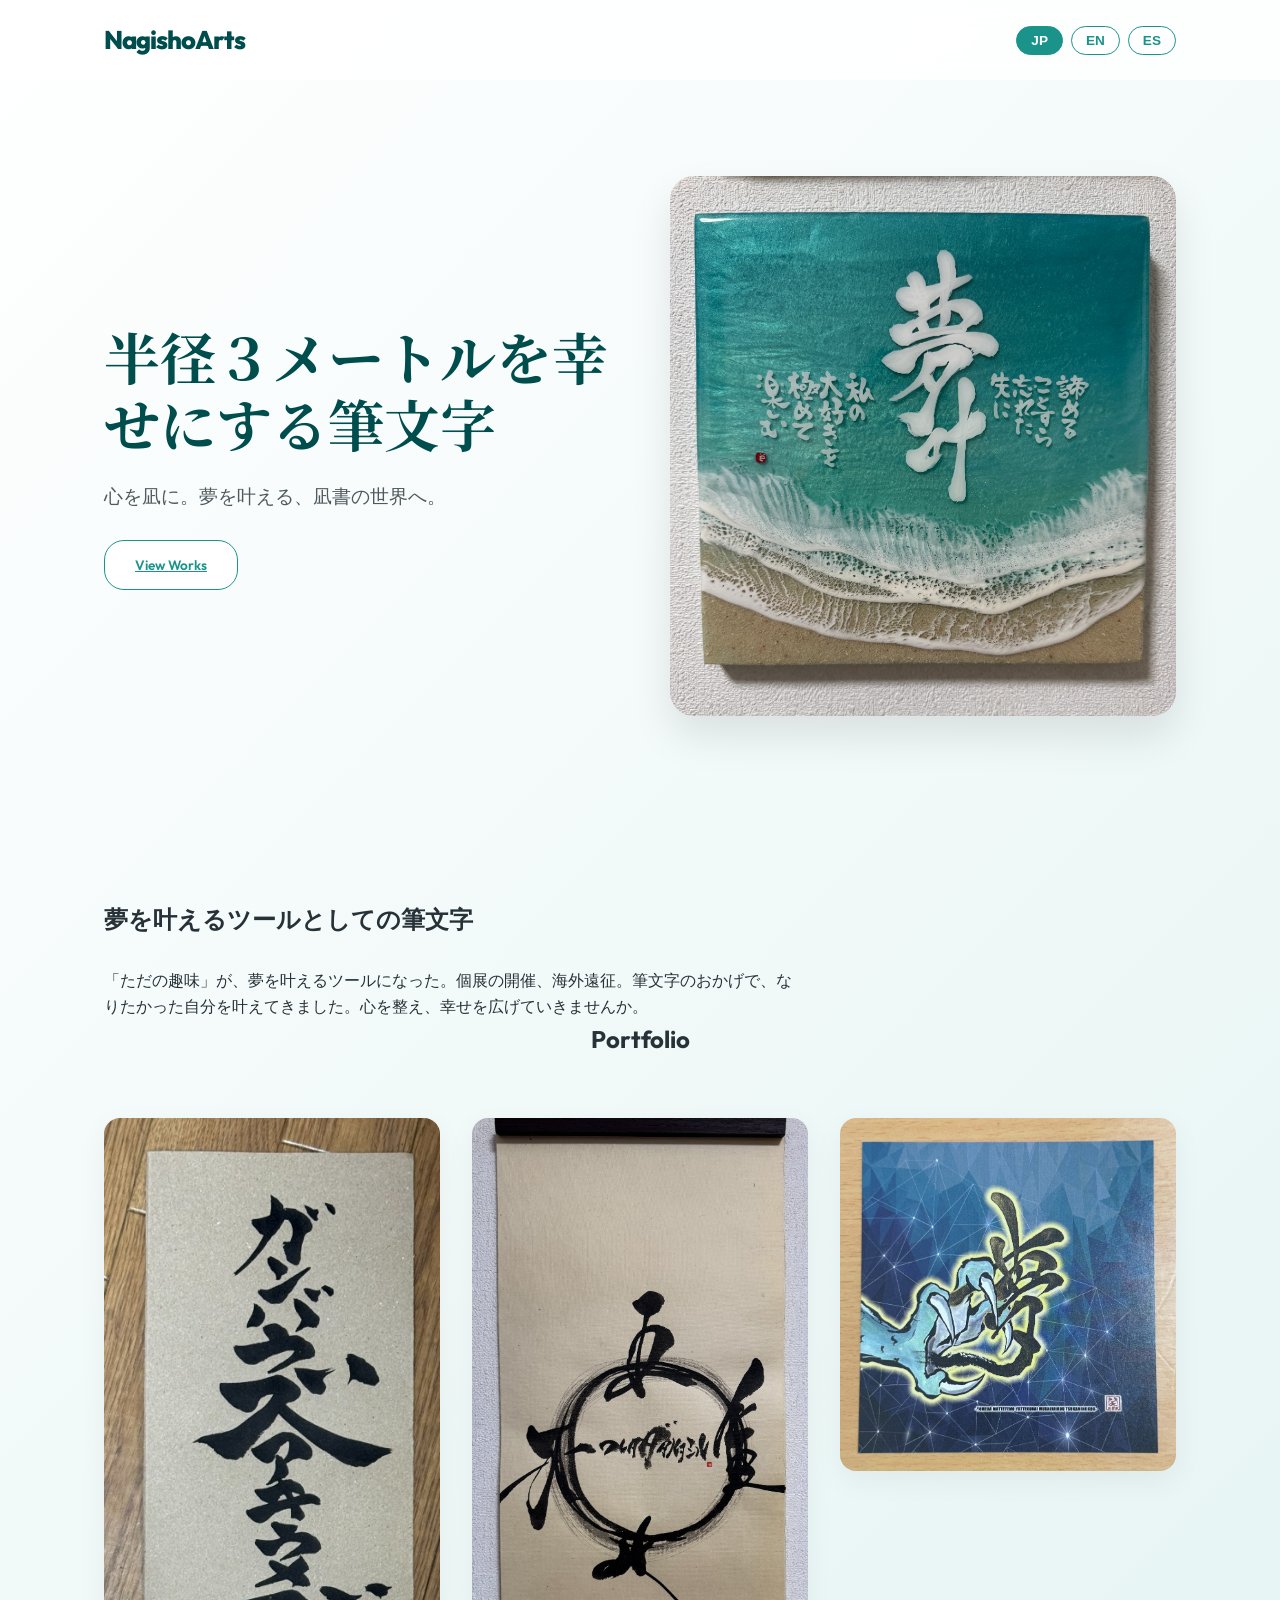
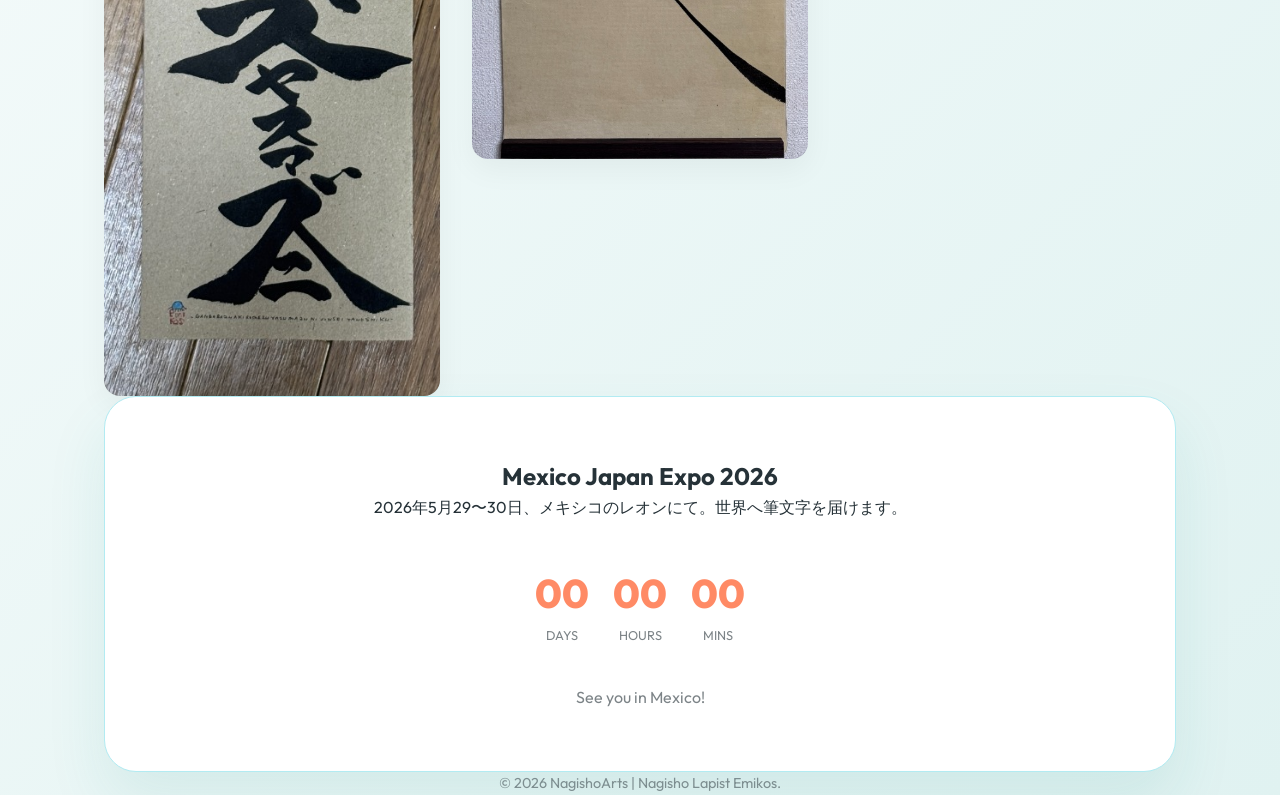
==== index.html @ 27fd7fcd "Initial commit" ====
<!DOCTYPE html>
<html lang="ja">
<head>
  <meta charset="UTF-8">
  <meta name="viewport" content="width=device-width, initial-scale=1.0">
  <title>NagishoArts | Nagisho Lapist Emikos Official Site</title>
  <meta name="description" content="NagishoArts - 凪書（なぎしょ）ラピスト Emikosの公式サイト。心を凪にし、夢を叶える筆文字の世界。メキシコ・ジャパンエキスポ 2026出展。">
  
  <!-- Fonts -->
  <link rel="preconnect" href="https://fonts.googleapis.com">
  <link rel="preconnect" href="https://fonts.gstatic.com" crossorigin>
  <link href="https://fonts.googleapis.com/css2?family=Inter:wght@400;600&family=Noto+Serif+JP:wght@700;900&family=Outfit:wght@300;600;800&display=swap" rel="stylesheet">

  <style>
    /* ---------------------------------------------------------
       CSS DESIGN SYSTEM (Step 2)
       --------------------------------------------------------- */
    :root {
      --color-sea-deep: #004d4d;
      --color-nagi-teal: #1a938b;
      --color-nagi-light: #e0f2f1;
      --color-nagi-blue: #b2ebf2;
      --color-accent: #ff8a65;
      --color-text: #263238;
      --color-white: #ffffff;
      --font-main: 'Outfit', 'Inter', sans-serif;
      --font-calligraphy: 'Noto Serif JP', serif;
      --transition: all 0.6s cubic-bezier(0.22, 1, 0.36, 1);
    }

    * { margin: 0; padding: 0; box-sizing: border-box; }
    body {
      font-family: var(--font-main);
      color: var(--color-text);
      line-height: 1.6;
      background: linear-gradient(135deg, var(--color-white) 0%, var(--color-nagi-light) 100%);
      overflow-x: hidden;
    }

    .container { max-width: 1200px; margin: 0 auto; padding: 0 5%; }
    header { position: fixed; width: 100%; top: 0; z-index: 1000; background: rgba(255, 255, 255, 0.8); backdrop-filter: blur(10px); }
    .nav-container { display: flex; justify-content: space-between; align-items: center; height: 80px; }
    .logo { font-size: 1.6rem; font-weight: 800; color: var(--color-sea-deep); letter-spacing: -1px; }

    /* Lang Toggle */
    .lang-toggle { display: flex; gap: 8px; }
    .lang-btn {
      padding: 6px 14px; border: 1px solid var(--color-nagi-teal); border-radius: 20px;
      background: var(--color-white); color: var(--color-nagi-teal); cursor: pointer;
      font-weight: 600; transition: var(--transition); font-size: 0.85rem;
    }
    .lang-btn.active { background: var(--color-nagi-teal); color: var(--color-white); }

    /* Sections */
    section { padding: 120px 0; }
    .reveal { opacity: 0; transform: translateY(30px); transition: opacity 1.2s, transform 1.2s; }
    .reveal.active { opacity: 1; transform: translateY(0); }

    /* Hero */
    .hero { display: grid; grid-template-columns: 1fr 1fr; align-items: center; gap: 60px; min-height: 100vh; }
    .main-catch { font-family: var(--font-calligraphy); font-size: 3.5rem; line-height: 1.2; margin-bottom: 24px; color: var(--color-sea-deep); }
    .hero-sub { font-size: 1.2rem; margin-bottom: 40px; opacity: 0.8; }
    .hero-img { width: 100%; border-radius: 24px; box-shadow: 0 20px 40px rgba(0,0,0,0.1); }

    /* Portfolio Grid */
    .portfolio-grid { display: grid; grid-template-columns: repeat(auto-fit, minmax(280px, 1fr)); gap: 32px; align-items: start; }
    .portfolio-item { position: relative; overflow: hidden; border-radius: 16px; box-shadow: 0 10px 30px rgba(0,0,0,0.05); }
    .portfolio-item img { width: 100%; height: auto; display: block; transition: transform 0.8s; }
    .portfolio-item:hover img { transform: scale(1.05); }

    /* Expo / Countdown */
    .expo-card {
      background: var(--color-white); padding: 60px; border-radius: 32px; text-align: center;
      box-shadow: 0 30px 60px rgba(26, 147, 139, 0.1); border: 1px solid var(--color-nagi-blue);
    }
    .countdown { display: flex; justify-content: center; gap: 24px; margin: 40px 0; }
    .cd-item { display: flex; flex-direction: column; align-items: center; }
    .cd-num { font-size: 2.5rem; font-weight: 800; color: var(--color-accent); }
    .cd-label { font-size: 0.8rem; text-transform: uppercase; opacity: 0.6; }

    footer { text-align: center; padding: 60px 0; opacity: 0.5; font-size: 0.9rem; }

    /* Mobile */
    @media (max-width: 768px) {
      .hero { grid-template-columns: 1fr; text-align: center; padding-top: 100px; }
      .main-catch { font-size: 2.4rem; }
      .countdown { gap: 12px; }
    }
  </style>
</head>
<body>

  <header>
    <div class="container nav-container">
      <div class="logo">NagishoArts</div>
      <div class="lang-toggle">
        <button class="lang-btn active" onclick="setLang('jp')">JP</button>
        <button class="lang-btn" onclick="setLang('en')">EN</button>
        <button class="lang-btn" onclick="setLang('es')">ES</button>
      </div>
    </div>
  </header>

  <!-- Hero (Step 1) -->
  <section class="hero container">
    <div class="hero-text reveal">
      <h1 class="main-catch" data-t="hero-catch">半径３メートルを幸せにする筆文字</h1>
      <p class="hero-sub" data-t="hero-sub">心を凪に。夢を叶える、凪書の世界へ。</p>
      <a href="#portfolio" class="lang-btn" style="padding:15px 30px;" data-t="hero-btn">View Works</a>
    </div>
    <div class="hero-visual reveal">
      <img src="assets/works/hero.jpg" alt="Nagisho" class="hero-img">
    </div>
  </section>

  <!-- Message Section -->
  <section class="container reveal">
    <h2 style="margin-bottom:30px;" data-t="about-title">夢を叶えるツールとしての筆文字</h2>
    <p style="max-width:700px;" data-t="about-desc">「ただの趣味」が、夢を叶えるツールになった。個展の開催、海外遠征。筆文字のおかげで、なりたかった自分を叶えてきました。心を整え、幸せを広げていきませんか。</p>
  </section>

  <!-- Portfolio -->
  <section id="portfolio" class="container reveal">
    <h2 style="text-align:center; margin-bottom:60px;" data-t="port-title">Portfolio</h2>
    <div class="portfolio-grid">
      <div class="portfolio-item"><img src="assets/works/work1.jpg" alt="Work 1"></div>
      <div class="portfolio-item"><img src="assets/works/work2.jpg" alt="Work 2"></div>
      <div class="portfolio-item"><img src="assets/works/work3.jpg" alt="Work 3"></div>
    </div>
  </section>

  <!-- Expo / Countdown (Step 3) -->
  <section id="expo" class="container reveal">
    <div class="expo-card">
      <h2 data-t="expo-title">Mexico Japan Expo 2026</h2>
      <p data-t="expo-desc">2026年5月29〜30日、メキシコのレオンにて。世界へ筆文字を届けます。</p>
      
      <div class="countdown">
        <div class="cd-item"><span class="cd-num" id="days">00</span><span class="cd-label">Days</span></div>
        <div class="cd-item"><span class="cd-num" id="hours">00</span><span class="cd-label">Hours</span></div>
        <div class="cd-item"><span class="cd-num" id="mins">00</span><span class="cd-label">Mins</span></div>
      </div>
      
      <p style="opacity:0.6;" data-t="expo-sub">See you in Mexico!</p>
    </div>
  </section>

  <footer class="container">
    <p>&copy; 2026 NagishoArts | Nagisho Lapist Emikos.</p>
  </footer>

  <script>
    /* ---------------------------------------------------------
       JS LOGIC (Step 1 & 3)
       --------------------------------------------------------- */
    const translations = {
      jp: {
        "hero-catch": "半径３メートルを幸せにする筆文字",
        "hero-sub": "心を凪に。夢を叶える、凪書の世界へ。",
        "hero-btn": "作品を見る",
        "about-title": "夢を叶えるツールとしての筆文字",
        "about-desc": "「ただの趣味」が、夢を叶えるツールになった。個展の開催、海外遠征。筆文字のおかげで、なりたかった自分を次々と叶えてきました。心を凪にし、整えることで、あなたの半径３メートルから幸せを広げていきませんか。",
        "port-title": "作品ギャラリー",
        "expo-title": "Mexico Japan Expo 2026",
        "expo-desc": "2026年5月29〜30日、メキシコのレオンにて開催されるジャパンエキスポに出展します。",
        "expo-sub": "メキシコでお会いしましょう！"
      },
      en: {
        "hero-catch": "Calligraphy that makes 3 meters around you happy",
        "hero-sub": "Calm your heart. Welcome to the Nagisho world where dreams come true.",
        "hero-btn": "View Works",
        "about-title": "Calligraphy as a Dream-Fulfilling Tool",
        "about-desc": "\"Just a hobby\" became a tool to fulfill my dreams. Exhibitions, overseas expeditions. Calligraphy helped me become who I wanted to be. Let's find peace and spread happiness together.",
        "port-title": "Portfolio Gallery",
        "expo-title": "Mexico Japan Expo 2026",
        "expo-desc": "Exhibiting at Japan Expo in Leon, Mexico, May 29-30, 2026.",
        "expo-sub": "See you in Mexico!"
      },
      es: {
        "hero-catch": "Caligrafía que hace feliz a 3 metros a tu alrededor",
        "hero-sub": "Calma tu corazón. Bienvenido al mundo de Nagisho donde los sueños se cumplen.",
        "hero-btn": "Ver Obras",
        "about-title": "La caligrafía como herramienta para cumplir sueños",
        "about-desc": "Lo que era solo un pasatiempo se convirtió en una herramienta para mis sueños. Gracias a la caligrafía, logré ser quien quería ser. Calma tu corazón y difunde la felicidad.",
        "port-title": "Portafolio",
        "expo-title": "Expo Japón México 2026",
        "expo-desc": "Exhibiendo en la Japan Expo en León, México, 29-30 de mayo de 2026.",
        "expo-sub": "¡Nos vemos en México!"
      }
    };

    function setLang(lang) {
      document.querySelectorAll('.lang-btn').forEach(b => b.classList.toggle('active', b.innerText.toLowerCase() === lang));
      document.querySelectorAll('[data-t]').forEach(el => {
        const key = el.getAttribute('data-t');
        if (translations[lang][key]) el.innerText = translations[lang][key];
      });
    }

    // Countdown Logic (Step 3)
    function updateCountdown() {
      const expoDate = new Date("May 29, 2026 00:00:00").getTime();
      const now = new Date().getTime();
      const diff = expoDate - now;
      if (diff > 0) {
        document.getElementById("days").innerText = Math.floor(diff / (1000 * 60 * 60 * 24)).toString().padStart(2, '0');
        document.getElementById("hours").innerText = Math.floor((diff % (1000 * 60 * 60 * 24)) / (1000 * 60 * 60)).toString().padStart(2, '0');
        document.getElementById("mins").innerText = Math.floor((diff % (1000 * 60 * 60)) / (1000 * 60)).toString().padStart(2, '0');
      }
    }
    setInterval(updateCountdown, 1000);
    updateCountdown();

    // Scroll Reveal
    const observer = new IntersectionObserver((entries) => {
      entries.forEach(entry => { if (entry.isIntersecting) entry.target.classList.add('active'); });
    }, { threshold: 0.1 });
    document.querySelectorAll('.reveal').forEach(el => observer.observe(el));
  </script>
</body>
</html>
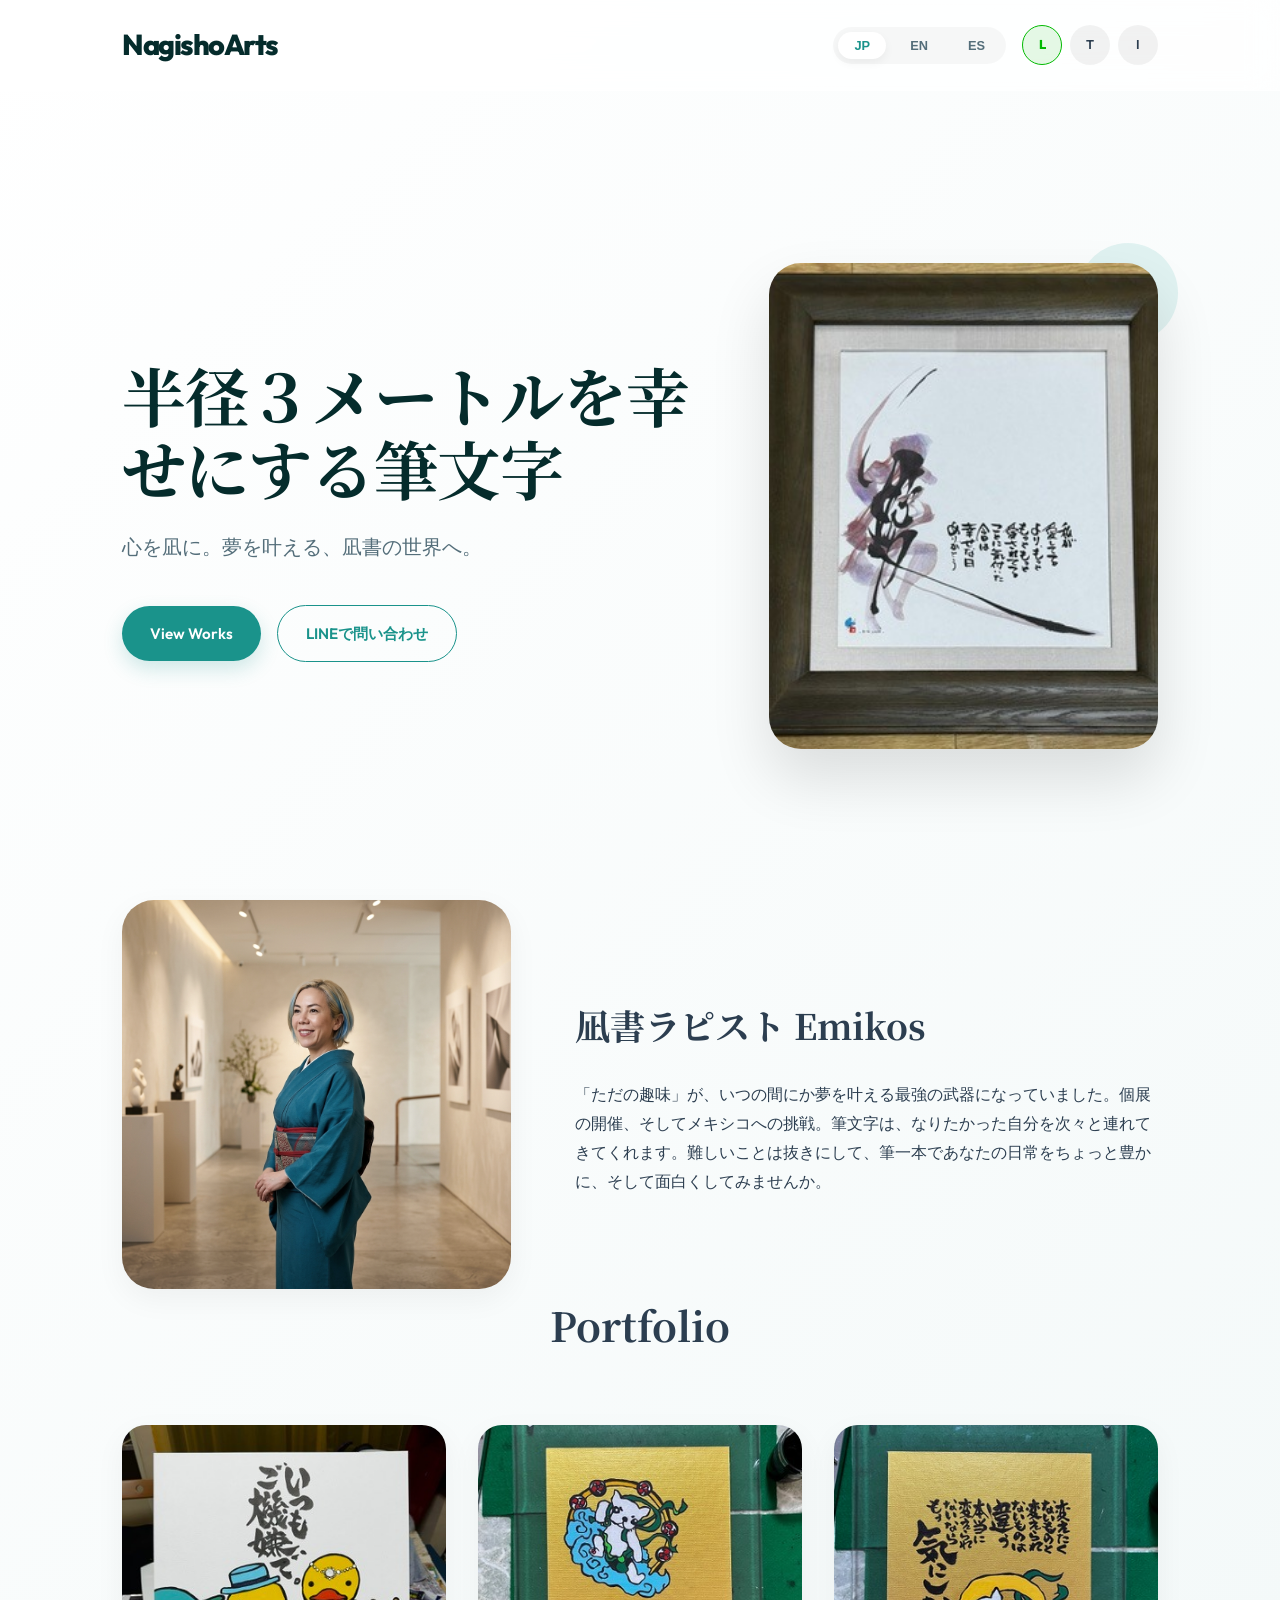
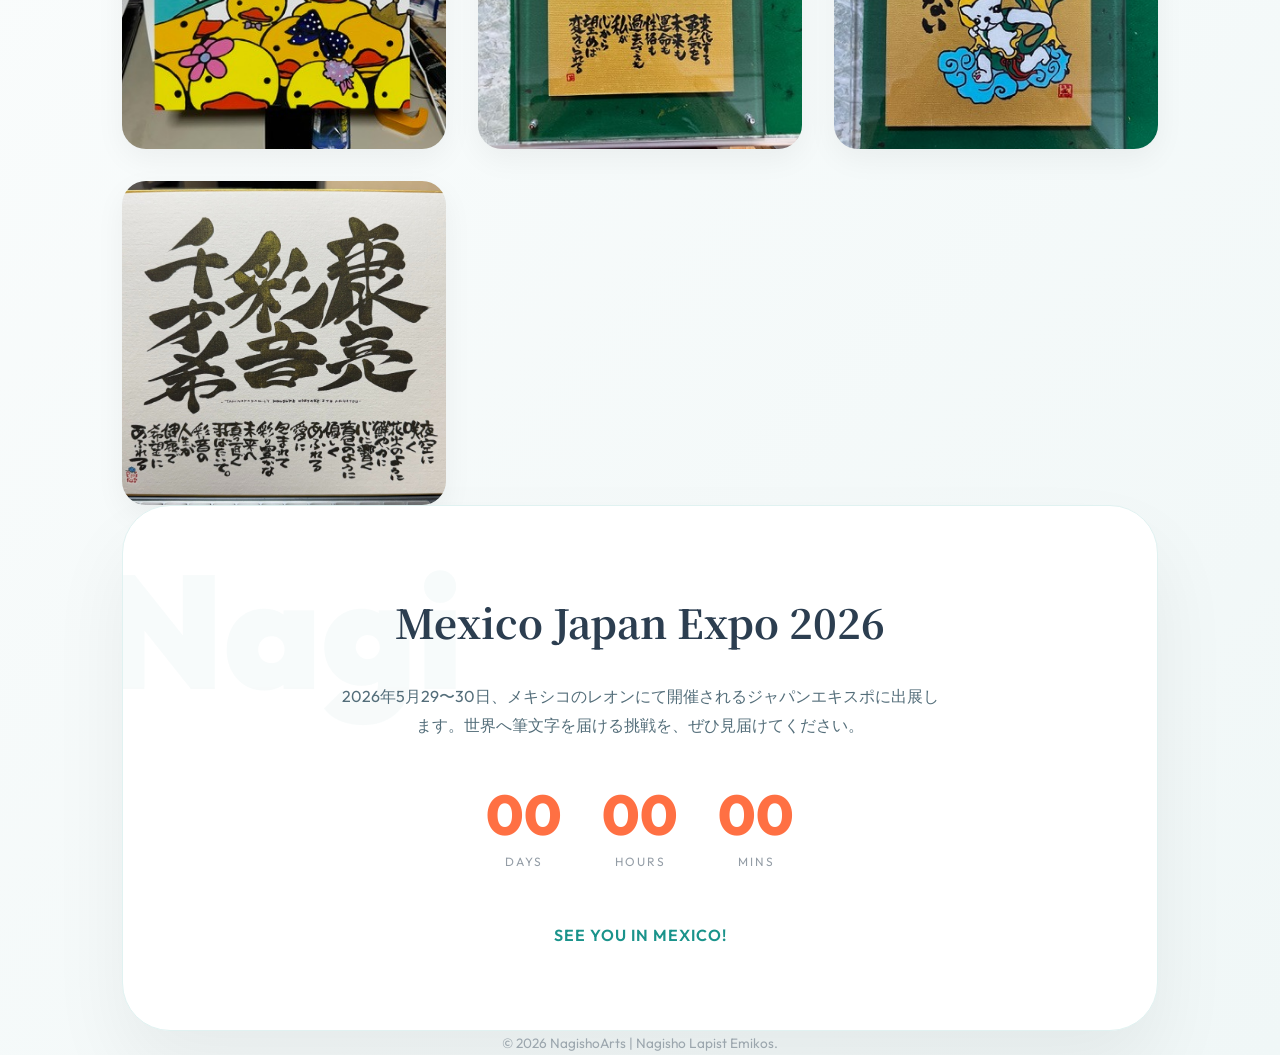
==== commit 26ca4a72: "Update site content and high-quality assets for deployment" ====
--- a/index.html
+++ b/index.html
@@ -13,141 +13,223 @@
 
   <style>
     /* ---------------------------------------------------------
-       CSS DESIGN SYSTEM (Step 2)
+       PREMIUM DESIGN SYSTEM (Nagisho Nagi-style)
        --------------------------------------------------------- */
     :root {
-      --color-sea-deep: #004d4d;
+      --color-sea-deep: #052c2c;
       --color-nagi-teal: #1a938b;
+      --color-nagi-soft: #f0f7f7;
       --color-nagi-light: #e0f2f1;
-      --color-nagi-blue: #b2ebf2;
-      --color-accent: #ff8a65;
-      --color-text: #263238;
+      --color-accent: #ff7043;
+      --color-text-main: #2c3e50;
+      --color-text-sub: #546e7a;
       --color-white: #ffffff;
+      --glass-bg: rgba(255, 255, 255, 0.7);
+      --glass-border: rgba(255, 255, 255, 0.2);
       --font-main: 'Outfit', 'Inter', sans-serif;
-      --font-calligraphy: 'Noto Serif JP', serif;
-      --transition: all 0.6s cubic-bezier(0.22, 1, 0.36, 1);
+      --font-jp: 'Noto Serif JP', serif;
+      --transition: all 0.5s cubic-bezier(0.16, 1, 0.3, 1);
+      --shadow: 0 10px 30px rgba(0, 0, 0, 0.05);
     }
 
     * { margin: 0; padding: 0; box-sizing: border-box; }
+    html { scroll-behavior: smooth; }
     body {
       font-family: var(--font-main);
-      color: var(--color-text);
-      line-height: 1.6;
-      background: linear-gradient(135deg, var(--color-white) 0%, var(--color-nagi-light) 100%);
+      color: var(--color-text-main);
+      line-height: 1.8;
+      background: linear-gradient(135deg, var(--color-white) 0%, var(--color-nagi-soft) 100%);
       overflow-x: hidden;
-    }
-
-    .container { max-width: 1200px; margin: 0 auto; padding: 0 5%; }
-    header { position: fixed; width: 100%; top: 0; z-index: 1000; background: rgba(255, 255, 255, 0.8); backdrop-filter: blur(10px); }
-    .nav-container { display: flex; justify-content: space-between; align-items: center; height: 80px; }
-    .logo { font-size: 1.6rem; font-weight: 800; color: var(--color-sea-deep); letter-spacing: -1px; }
-
-    /* Lang Toggle */
-    .lang-toggle { display: flex; gap: 8px; }
+      word-break: break-all;
+    }
+
+    .container { max-width: 1100px; margin: 0 auto; padding: 0 2rem; }
+    
+    /* Header & Navigation */
+    header {
+      position: fixed; width: 100%; top: 0; z-index: 1000;
+      background: var(--glass-bg);
+      backdrop-filter: blur(15px);
+      -webkit-backdrop-filter: blur(15px);
+      border-bottom: 1px solid var(--glass-border);
+      transition: var(--transition);
+    }
+    .nav-container { display: flex; justify-content: space-between; align-items: center; height: 90px; }
+    .logo { 
+      font-size: 1.8rem; font-weight: 800; color: var(--color-sea-deep); 
+      letter-spacing: -1.5px; text-decoration: none;
+    }
+
+    /* Interactive Buttons */
+    .btn-group { display: flex; gap: 1rem; align-items: center; }
+    .lang-toggle { display: flex; gap: 0.5rem; background: rgba(0,0,0,0.03); padding: 5px; border-radius: 30px; }
     .lang-btn {
-      padding: 6px 14px; border: 1px solid var(--color-nagi-teal); border-radius: 20px;
-      background: var(--color-white); color: var(--color-nagi-teal); cursor: pointer;
-      font-weight: 600; transition: var(--transition); font-size: 0.85rem;
-    }
-    .lang-btn.active { background: var(--color-nagi-teal); color: var(--color-white); }
-
-    /* Sections */
-    section { padding: 120px 0; }
-    .reveal { opacity: 0; transform: translateY(30px); transition: opacity 1.2s, transform 1.2s; }
+      padding: 6px 16px; border: none; border-radius: 20px;
+      background: transparent; color: var(--color-text-sub); cursor: pointer;
+      font-weight: 600; font-size: 0.8rem; transition: var(--transition);
+    }
+    .lang-btn.active { background: var(--color-white); color: var(--color-nagi-teal); box-shadow: 0 4px 10px rgba(0,0,0,0.05); }
+    
+    .cta-btn {
+      padding: 14px 28px; border-radius: 50px; text-decoration: none;
+      font-weight: 600; font-size: 0.95rem; transition: var(--transition);
+      display: inline-block;
+    }
+    .btn-primary { background: var(--color-nagi-teal); color: var(--color-white); box-shadow: 0 8px 20px rgba(26, 147, 139, 0.2); }
+    .btn-primary:hover { transform: translateY(-3px); box-shadow: 0 12px 25px rgba(26, 147, 139, 0.3); }
+    .btn-outline { border: 1.5px solid var(--color-nagi-teal); color: var(--color-nagi-teal); }
+    .btn-outline:hover { background: var(--color-nagi-teal); color: var(--color-white); }
+
+    /* Layout Sections */
+    section { padding: 100px 0; }
+    .reveal { opacity: 0; transform: translateY(40px); transition: opacity 1s, transform 1s; }
     .reveal.active { opacity: 1; transform: translateY(0); }
 
-    /* Hero */
-    .hero { display: grid; grid-template-columns: 1fr 1fr; align-items: center; gap: 60px; min-height: 100vh; }
-    .main-catch { font-family: var(--font-calligraphy); font-size: 3.5rem; line-height: 1.2; margin-bottom: 24px; color: var(--color-sea-deep); }
-    .hero-sub { font-size: 1.2rem; margin-bottom: 40px; opacity: 0.8; }
-    .hero-img { width: 100%; border-radius: 24px; box-shadow: 0 20px 40px rgba(0,0,0,0.1); }
+    /* Hero Section */
+    .hero { min-height: 100vh; display: grid; grid-template-columns: 1.2fr 0.8fr; align-items: center; gap: 4rem; padding-top: 120px; }
+    .hero-text h1 { 
+      font-family: var(--font-jp); font-size: 4rem; line-height: 1.15; 
+      margin-bottom: 1.5rem; color: var(--color-sea-deep); letter-spacing: -1px;
+    }
+    .hero-sub { font-size: 1.25rem; color: var(--color-text-sub); margin-bottom: 2.5rem; max-width: 500px; }
+    .hero-visual { position: relative; }
+    .hero-img { 
+      width: 100%; border-radius: 2rem; box-shadow: 0 30px 60px rgba(0,0,0,0.12); 
+      transition: var(--transition); object-fit: cover; aspect-ratio: 4/5;
+    }
+    .hero-visual::after {
+      content: ''; position: absolute; top: -20px; right: -20px; width: 100px; height: 100px;
+      background: var(--color-nagi-light); border-radius: 50%; z-index: -1;
+    }
+
+    /* Profile Section */
+    .profile-wrap { display: grid; grid-template-columns: 0.8fr 1.2fr; gap: 4rem; align-items: center; }
+    .profile-img { width: 100%; border-radius: 2rem; box-shadow: var(--shadow); filter: grayscale(15%); }
+    .profile-text h2 { font-family: var(--font-jp); font-size: 2.2rem; margin-bottom: 1.5rem; }
 
     /* Portfolio Grid */
-    .portfolio-grid { display: grid; grid-template-columns: repeat(auto-fit, minmax(280px, 1fr)); gap: 32px; align-items: start; }
-    .portfolio-item { position: relative; overflow: hidden; border-radius: 16px; box-shadow: 0 10px 30px rgba(0,0,0,0.05); }
-    .portfolio-item img { width: 100%; height: auto; display: block; transition: transform 0.8s; }
-    .portfolio-item:hover img { transform: scale(1.05); }
-
-    /* Expo / Countdown */
+    .section-title { text-align: center; margin-bottom: 4rem; }
+    .section-title h2 { font-family: var(--font-jp); font-size: 2.5rem; margin-bottom: 1rem; }
+    .port-grid { display: grid; grid-template-columns: repeat(auto-fill, minmax(300px, 1fr)); gap: 2rem; }
+    .port-item { 
+      position: relative; overflow: hidden; border-radius: 1.5rem; 
+      aspect-ratio: 1; box-shadow: var(--shadow); background: var(--color-nagi-soft);
+    }
+    .port-item img { width: 100%; height: 100%; object-fit: cover; transition: transform 0.8s; }
+    .port-item:hover img { transform: scale(1.08); }
+
+    /* Expo & Countdown */
     .expo-card {
-      background: var(--color-white); padding: 60px; border-radius: 32px; text-align: center;
-      box-shadow: 0 30px 60px rgba(26, 147, 139, 0.1); border: 1px solid var(--color-nagi-blue);
-    }
-    .countdown { display: flex; justify-content: center; gap: 24px; margin: 40px 0; }
+      background: var(--color-white); padding: 5rem 3rem; border-radius: 3rem;
+      text-align: center; box-shadow: 0 40px 80px rgba(0,0,0,0.06);
+      border: 1px solid var(--color-nagi-light); position: relative; overflow: hidden;
+    }
+    .expo-card::before {
+      content: 'Nagi'; position: absolute; top: -20px; left: -20px; font-size: 10rem;
+      font-weight: 900; color: var(--color-nagi-soft); z-index: 0; opacity: 0.5;
+    }
+    .expo-content { position: relative; z-index: 1; }
+    .countdown { display: flex; justify-content: center; gap: 2.5rem; margin: 3rem 0; }
     .cd-item { display: flex; flex-direction: column; align-items: center; }
-    .cd-num { font-size: 2.5rem; font-weight: 800; color: var(--color-accent); }
-    .cd-label { font-size: 0.8rem; text-transform: uppercase; opacity: 0.6; }
-
-    footer { text-align: center; padding: 60px 0; opacity: 0.5; font-size: 0.9rem; }
-
-    /* Mobile */
-    @media (max-width: 768px) {
-      .hero { grid-template-columns: 1fr; text-align: center; padding-top: 100px; }
-      .main-catch { font-size: 2.4rem; }
-      .countdown { gap: 12px; }
+    .cd-num { font-size: 3.5rem; font-weight: 800; color: var(--color-accent); line-height: 1; }
+    .cd-label { font-size: 0.75rem; text-transform: uppercase; letter-spacing: 2px; opacity: 0.5; margin-top: 0.5rem; }
+
+    footer { text-align: center; padding: 4rem 0; opacity: 0.4; font-size: 0.85rem; }
+
+    /* Mobile Responsive */
+    @media (max-width: 900px) {
+      .hero, .profile-wrap { grid-template-columns: 1fr; gap: 3rem; text-align: center; }
+      .hero-text h1 { font-size: 2.8rem; }
+      .hero-sub { margin-left: auto; margin-right: auto; }
+      .hero-visual::after { display: none; }
+      .btn-group { justify-content: center; flex-wrap: wrap; }
+      .hero-btns { flex-direction: column; width: 100%; max-width: 300px; margin: 0 auto; }
+      .cta-btn { width: 100%; }
     }
   </style>
+
 </head>
 <body>
 
   <header>
     <div class="container nav-container">
-      <div class="logo">NagishoArts</div>
-      <div class="lang-toggle">
-        <button class="lang-btn active" onclick="setLang('jp')">JP</button>
-        <button class="lang-btn" onclick="setLang('en')">EN</button>
-        <button class="lang-btn" onclick="setLang('es')">ES</button>
+      <a href="#" class="logo">NagishoArts</a>
+      <div class="btn-group">
+        <div class="lang-toggle">
+          <button class="lang-btn active" onclick="setLang('jp')">JP</button>
+          <button class="lang-btn" onclick="setLang('en')">EN</button>
+          <button class="lang-btn" onclick="setLang('es')">ES</button>
+        </div>
+        <div style="display:flex; gap:0.5rem;">
+          <a href="https://line.me/R/ti/p/@YOUR_ID" target="_blank" class="lang-btn" style="padding:0; width:40px; height:40px; display:flex; align-items:center; justify-content:center; border-radius:50%; background:rgba(0,185,0,0.1); text-decoration:none; color:#00b900; font-weight:800; border:1px solid #00b900;">L</a>
+          <a href="https://www.threads.net/" target="_blank" class="lang-btn" style="padding:0; width:40px; height:40px; display:flex; align-items:center; justify-content:center; border-radius:50%; background:rgba(0,0,0,0.05); text-decoration:none; color:inherit;">T</a>
+          <a href="https://www.instagram.com/" target="_blank" class="lang-btn" style="padding:0; width:40px; height:40px; display:flex; align-items:center; justify-content:center; border-radius:50%; background:rgba(0,0,0,0.05); text-decoration:none; color:inherit;">I</a>
+        </div>
       </div>
     </div>
   </header>
 
-  <!-- Hero (Step 1) -->
+  <!-- Hero Section -->
   <section class="hero container">
     <div class="hero-text reveal">
-      <h1 class="main-catch" data-t="hero-catch">半径３メートルを幸せにする筆文字</h1>
+      <h1 data-t="hero-catch">半径３メートルを幸せにする筆文字</h1>
       <p class="hero-sub" data-t="hero-sub">心を凪に。夢を叶える、凪書の世界へ。</p>
-      <a href="#portfolio" class="lang-btn" style="padding:15px 30px;" data-t="hero-btn">View Works</a>
+      <div class="btn-group hero-btns">
+        <a href="#portfolio" class="cta-btn btn-primary" data-t="hero-btn">View Works</a>
+        <a href="https://line.me/R/ti/p/@YOUR_ID" target="_blank" class="cta-btn btn-outline" data-t="cta-btn">LINEで問い合わせ</a>
+      </div>
     </div>
     <div class="hero-visual reveal">
-      <img src="assets/works/hero.jpg" alt="Nagisho" class="hero-img">
+      <img src="assets/works/hero.jpg" alt="Nagisho Art - Nagi" class="hero-img">
     </div>
   </section>
 
-  <!-- Message Section -->
+  <!-- Profile Section (Bio) -->
   <section class="container reveal">
-    <h2 style="margin-bottom:30px;" data-t="about-title">夢を叶えるツールとしての筆文字</h2>
-    <p style="max-width:700px;" data-t="about-desc">「ただの趣味」が、夢を叶えるツールになった。個展の開催、海外遠征。筆文字のおかげで、なりたかった自分を叶えてきました。心を整え、幸せを広げていきませんか。</p>
+    <div class="profile-wrap">
+      <img src="assets/works/emikos.png" alt="Nagisho Lapist Emikos" class="profile-img">
+      <div class="profile-text">
+        <h2 data-t="bio-title">凪書ラピスト Emikos</h2>
+        <p data-t="bio-desc">「ただの趣味」が、いつの間にか夢を叶える最強の武器になっていました。個展の開催、そしてメキシコへの挑戦。筆文字は、なりたかった自分を次々と連れてきてくれます。難しいことは抜きにして、筆一本であなたの日常をちょっと豊かに、そして面白くしてみませんか。</p>
+      </div>
+    </div>
   </section>
 
   <!-- Portfolio -->
   <section id="portfolio" class="container reveal">
-    <h2 style="text-align:center; margin-bottom:60px;" data-t="port-title">Portfolio</h2>
-    <div class="portfolio-grid">
-      <div class="portfolio-item"><img src="assets/works/work1.jpg" alt="Work 1"></div>
-      <div class="portfolio-item"><img src="assets/works/work2.jpg" alt="Work 2"></div>
-      <div class="portfolio-item"><img src="assets/works/work3.jpg" alt="Work 3"></div>
+    <div class="section-title">
+      <h2 data-t="port-title">Portfolio</h2>
+    </div>
+    <div class="port-grid">
+      <div class="port-item"><img src="assets/works/work1.jpg" alt="Nagisho Art - Nagi"></div>
+      <div class="port-item"><img src="assets/works/work2.jpg" alt="Nagisho Art - Sho Dragon"></div>
+      <div class="port-item"><img src="assets/works/work3.jpg" alt="Nagisho Art - Raijin Bulldog"></div>
+      <div class="port-item"><img src="assets/works/work4.jpg" alt="Nagisho Art - Calligraphy Work"></div>
     </div>
   </section>
 
-  <!-- Expo / Countdown (Step 3) -->
+  <!-- Expo / Countdown -->
   <section id="expo" class="container reveal">
     <div class="expo-card">
-      <h2 data-t="expo-title">Mexico Japan Expo 2026</h2>
-      <p data-t="expo-desc">2026年5月29〜30日、メキシコのレオンにて。世界へ筆文字を届けます。</p>
-      
-      <div class="countdown">
-        <div class="cd-item"><span class="cd-num" id="days">00</span><span class="cd-label">Days</span></div>
-        <div class="cd-item"><span class="cd-num" id="hours">00</span><span class="cd-label">Hours</span></div>
-        <div class="cd-item"><span class="cd-num" id="mins">00</span><span class="cd-label">Mins</span></div>
+      <div class="expo-content">
+        <h2 data-t="expo-title" style="font-family:var(--font-jp); font-size:2.5rem; margin-bottom:1.5rem;">Mexico Japan Expo 2026</h2>
+        <p data-t="expo-desc" style="max-width:600px; margin:0 auto; color:var(--color-text-sub);">2026年5月29〜30日、メキシコのレオンにて開催されるジャパンエキスポに出展します。世界へ筆文字を届ける挑戦を、ぜひ見届けてください。</p>
+        
+        <div class="countdown">
+          <div class="cd-item"><span class="cd-num" id="days">00</span><span class="cd-label">Days</span></div>
+          <div class="cd-item"><span class="cd-num" id="hours">00</span><span class="cd-label">Hours</span></div>
+          <div class="cd-item"><span class="cd-num" id="mins">00</span><span class="cd-label">Mins</span></div>
+        </div>
+        
+        <p data-t="expo-sub" style="font-weight:600; color:var(--color-nagi-teal); letter-spacing:1px;">SEE YOU IN MEXICO!</p>
       </div>
-      
-      <p style="opacity:0.6;" data-t="expo-sub">See you in Mexico!</p>
     </div>
   </section>
 
   <footer class="container">
     <p>&copy; 2026 NagishoArts | Nagisho Lapist Emikos.</p>
   </footer>
+
 
   <script>
     /* ---------------------------------------------------------
@@ -155,37 +237,40 @@
        --------------------------------------------------------- */
     const translations = {
       jp: {
-        "hero-catch": "半径３メートルを幸せにする筆文字",
-        "hero-sub": "心を凪に。夢を叶える、凪書の世界へ。",
+        "hero-catch": "書く、笑う、夢を叶える。半径３メートルを幸せにする筆文字",
+        "hero-sub": "心を凪に。飾らない自分のまま、世界と繋がる。凪書（なぎしょ）の世界へ。",
         "hero-btn": "作品を見る",
-        "about-title": "夢を叶えるツールとしての筆文字",
-        "about-desc": "「ただの趣味」が、夢を叶えるツールになった。個展の開催、海外遠征。筆文字のおかげで、なりたかった自分を次々と叶えてきました。心を凪にし、整えることで、あなたの半径３メートルから幸せを広げていきませんか。",
+        "cta-btn": "LINEで問い合わせ",
+        "bio-title": "凪書ラピスト Emikos",
+        "bio-desc": "「ただの趣味」が、いつの間にか夢を叶える最強の武器になっていました。個展の開催、そしてメキシコへの挑戦。筆文字は、なりたかった自分を次々と連れてきてくれます。難しいことは抜きにして、筆一本であなたの日常をちょっと豊かに、そして面白くしてみませんか。",
         "port-title": "作品ギャラリー",
         "expo-title": "Mexico Japan Expo 2026",
-        "expo-desc": "2026年5月29〜30日、メキシコのレオンにて開催されるジャパンエキスポに出展します。",
+        "expo-desc": "2026年5月29〜30日、メキシコのレオンにて開催されるジャパンエキスポに出展します。世界へ筆文字を届ける挑戦を、ぜひ見届けてください。",
         "expo-sub": "メキシコでお会いしましょう！"
       },
       en: {
         "hero-catch": "Calligraphy that makes 3 meters around you happy",
-        "hero-sub": "Calm your heart. Welcome to the Nagisho world where dreams come true.",
+        "hero-sub": "Calm your heart. Connect with the world as you are. Welcome to Nagisho.",
         "hero-btn": "View Works",
-        "about-title": "Calligraphy as a Dream-Fulfilling Tool",
-        "about-desc": "\"Just a hobby\" became a tool to fulfill my dreams. Exhibitions, overseas expeditions. Calligraphy helped me become who I wanted to be. Let's find peace and spread happiness together.",
+        "cta-btn": "Contact via LINE",
+        "bio-title": "Nagisho Lapist Emikos",
+        "bio-desc": "What started as a hobby accidentally became a powerful tool to fulfill my dreams. From solo exhibitions to the global stage in Mexico. Calligraphy brings out the best version of myself. Let’s make your daily life a bit richer and more fun through the brush.",
         "port-title": "Portfolio Gallery",
         "expo-title": "Mexico Japan Expo 2026",
-        "expo-desc": "Exhibiting at Japan Expo in Leon, Mexico, May 29-30, 2026.",
-        "expo-sub": "See you in Mexico!"
+        "expo-desc": "Exhibiting at Japan Expo in Leon, Mexico, May 29-30, 2026. Join me on this global challenge!",
+        "expo-sub": "SEE YOU IN MEXICO!"
       },
       es: {
         "hero-catch": "Caligrafía que hace feliz a 3 metros a tu alrededor",
-        "hero-sub": "Calma tu corazón. Bienvenido al mundo de Nagisho donde los sueños se cumplen.",
+        "hero-sub": "Calma tu corazón. Conéctate con el mundo tal como eres. Bienvenidos a Nagisho.",
         "hero-btn": "Ver Obras",
-        "about-title": "La caligrafía como herramienta para cumplir sueños",
-        "about-desc": "Lo que era solo un pasatiempo se convirtió en una herramienta para mis sueños. Gracias a la caligrafía, logré ser quien quería ser. Calma tu corazón y difunde la felicidad.",
+        "cta-btn": "Contacto por LINE",
+        "bio-title": "Nagisho Lapist Emikos",
+        "bio-desc": "Lo que era solo un pasatiempo se convirtió en una herramienta para mis sueños. Gracias a la caligrafía, logré ser quien quería ser. Calma tu corazón y difunde la felicidad. Hagamos que tu vida sea más rica con un pincel.",
         "port-title": "Portafolio",
         "expo-title": "Expo Japón México 2026",
-        "expo-desc": "Exhibiendo en la Japan Expo en León, México, 29-30 de mayo de 2026.",
-        "expo-sub": "¡Nos vemos en México!"
+        "expo-desc": "Exhibiendo en la Japan Expo en León, México, 29-30 de mayo de 2026. ¡Acompáñame!",
+        "expo-sub": "¡NOS VEMOS EN MÉXICO!"
       }
     };
 
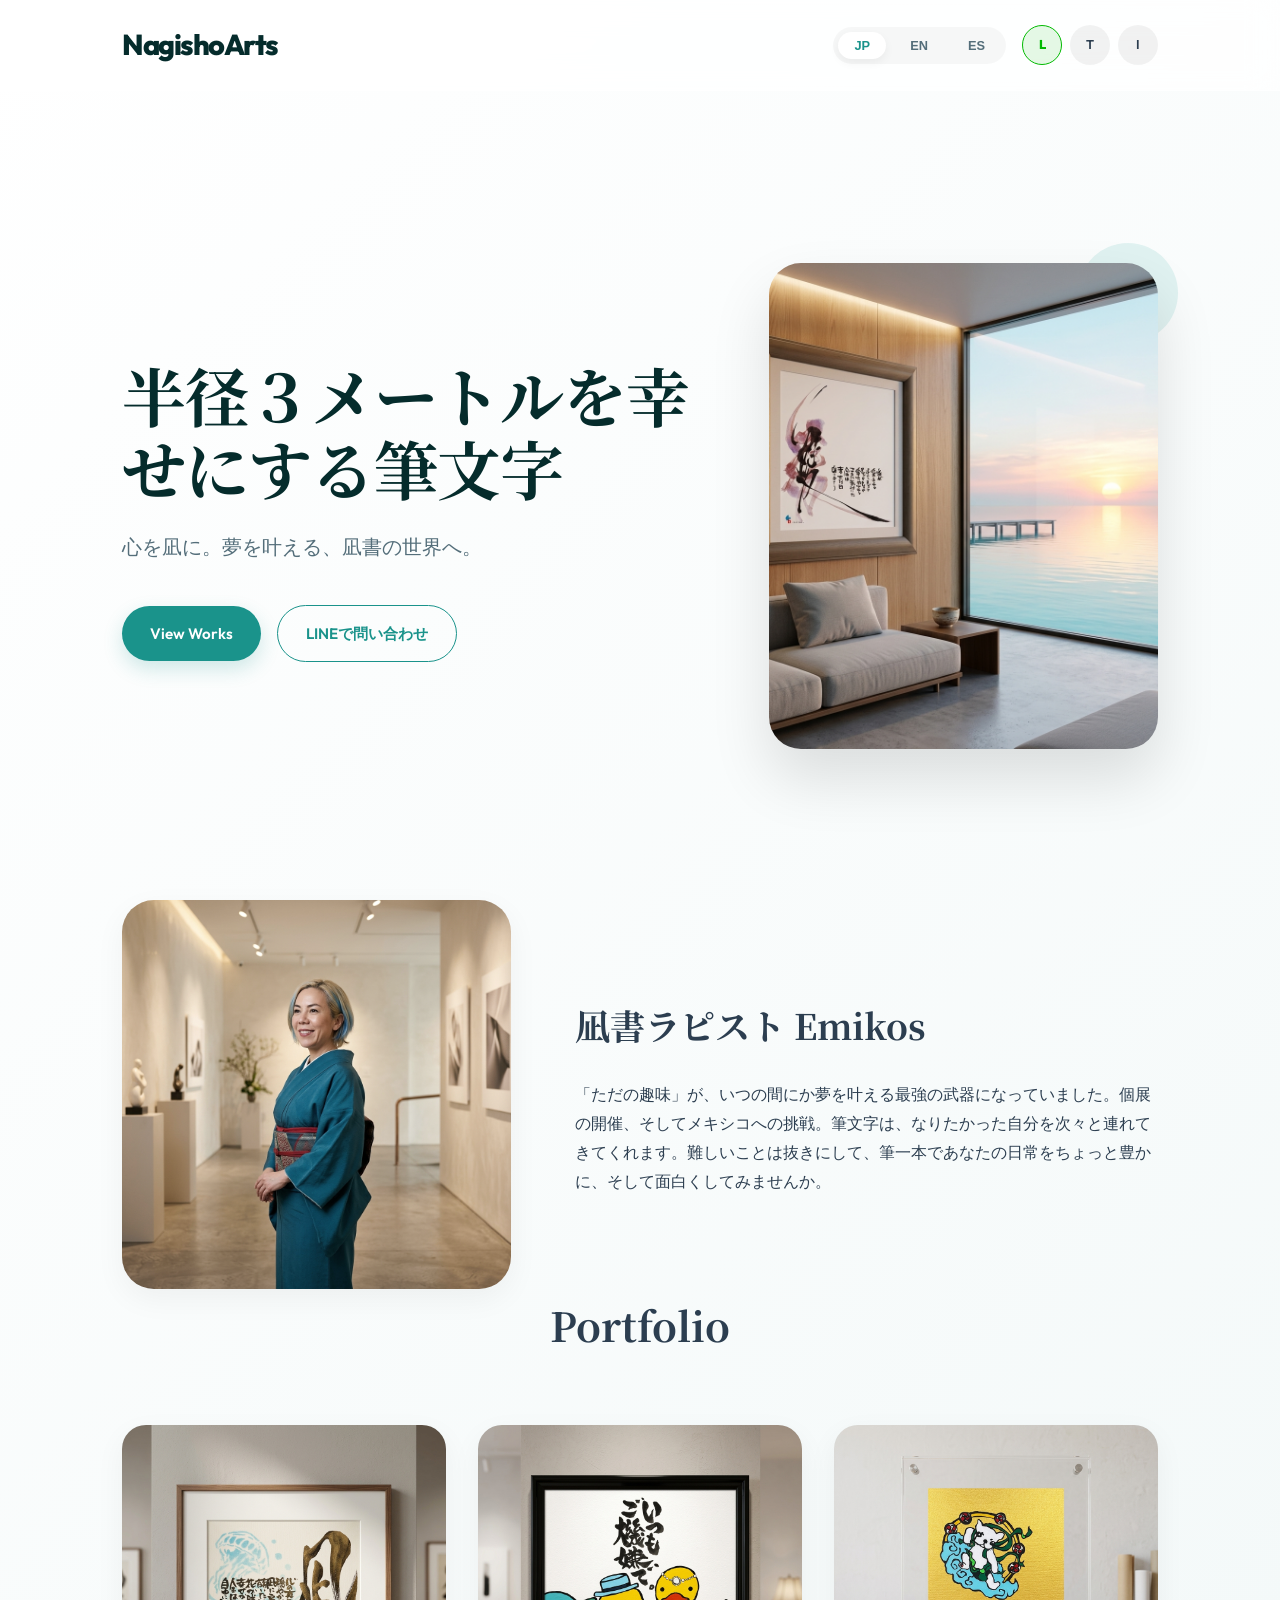
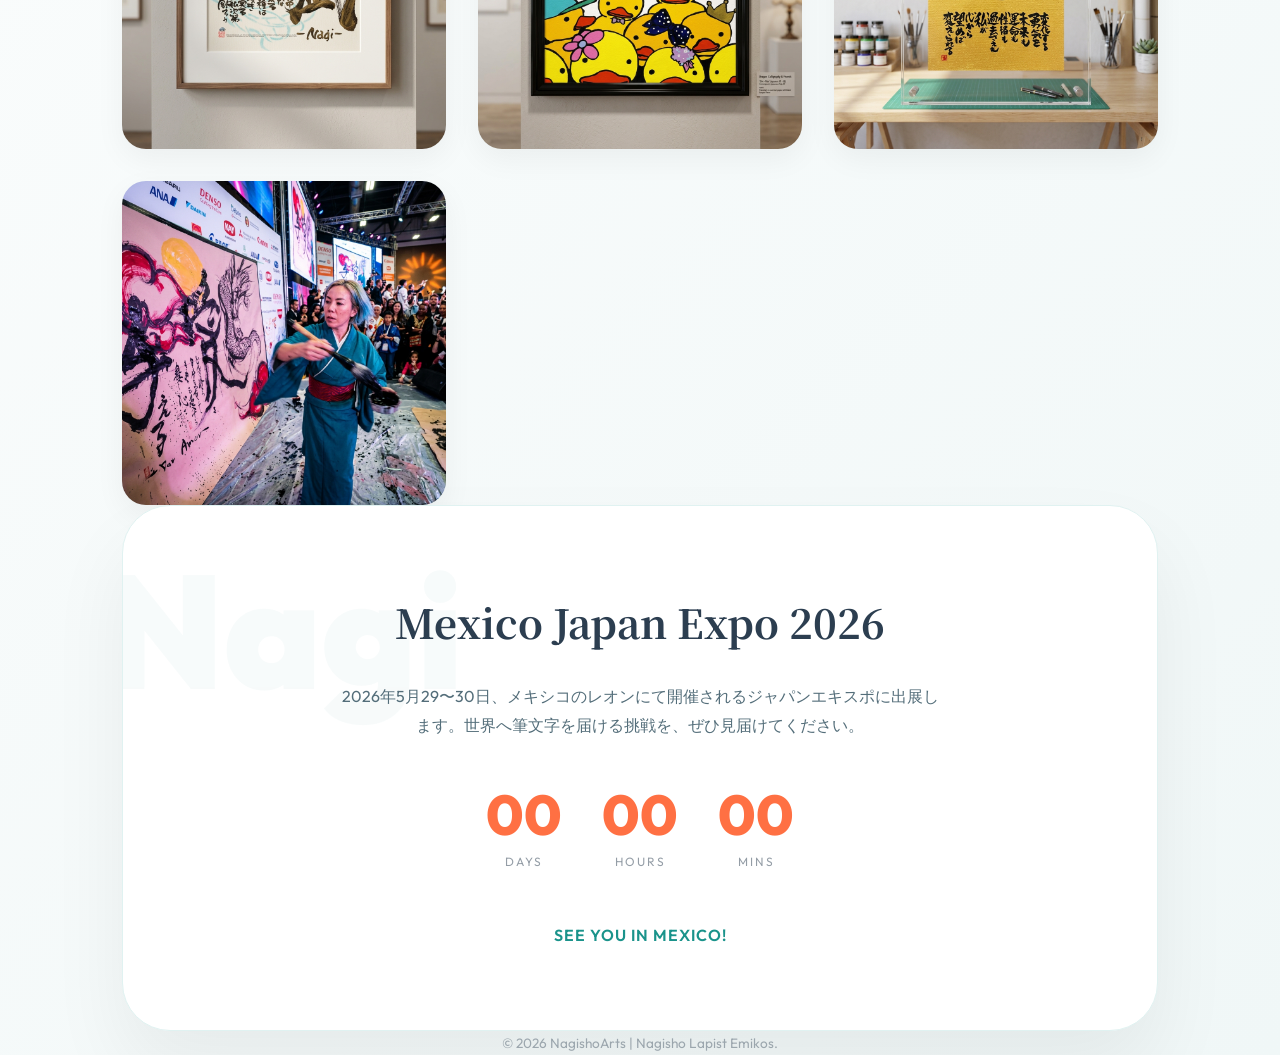
==== commit b66f4eed: "Change images to high-quality .png versions" ====
--- a/index.html
+++ b/index.html
@@ -180,7 +180,7 @@
       </div>
     </div>
     <div class="hero-visual reveal">
-      <img src="assets/works/hero.jpg" alt="Nagisho Art - Nagi" class="hero-img">
+      <img src="assets/works/hero.png" alt="Nagisho Art - Nagi" class="hero-img">
     </div>
   </section>
 
@@ -201,10 +201,10 @@
       <h2 data-t="port-title">Portfolio</h2>
     </div>
     <div class="port-grid">
-      <div class="port-item"><img src="assets/works/work1.jpg" alt="Nagisho Art - Nagi"></div>
-      <div class="port-item"><img src="assets/works/work2.jpg" alt="Nagisho Art - Sho Dragon"></div>
-      <div class="port-item"><img src="assets/works/work3.jpg" alt="Nagisho Art - Raijin Bulldog"></div>
-      <div class="port-item"><img src="assets/works/work4.jpg" alt="Nagisho Art - Calligraphy Work"></div>
+      <div class="port-item"><img src="assets/works/work1.png" alt="Nagisho Art - Nagi"></div>
+      <div class="port-item"><img src="assets/works/work2.png" alt="Nagisho Art - Sho Dragon"></div>
+      <div class="port-item"><img src="assets/works/work3.png" alt="Nagisho Art - Raijin Bulldog"></div>
+      <div class="port-item"><img src="assets/works/work4.png" alt="Nagisho Art - Calligraphy Work"></div>
     </div>
   </section>
 
